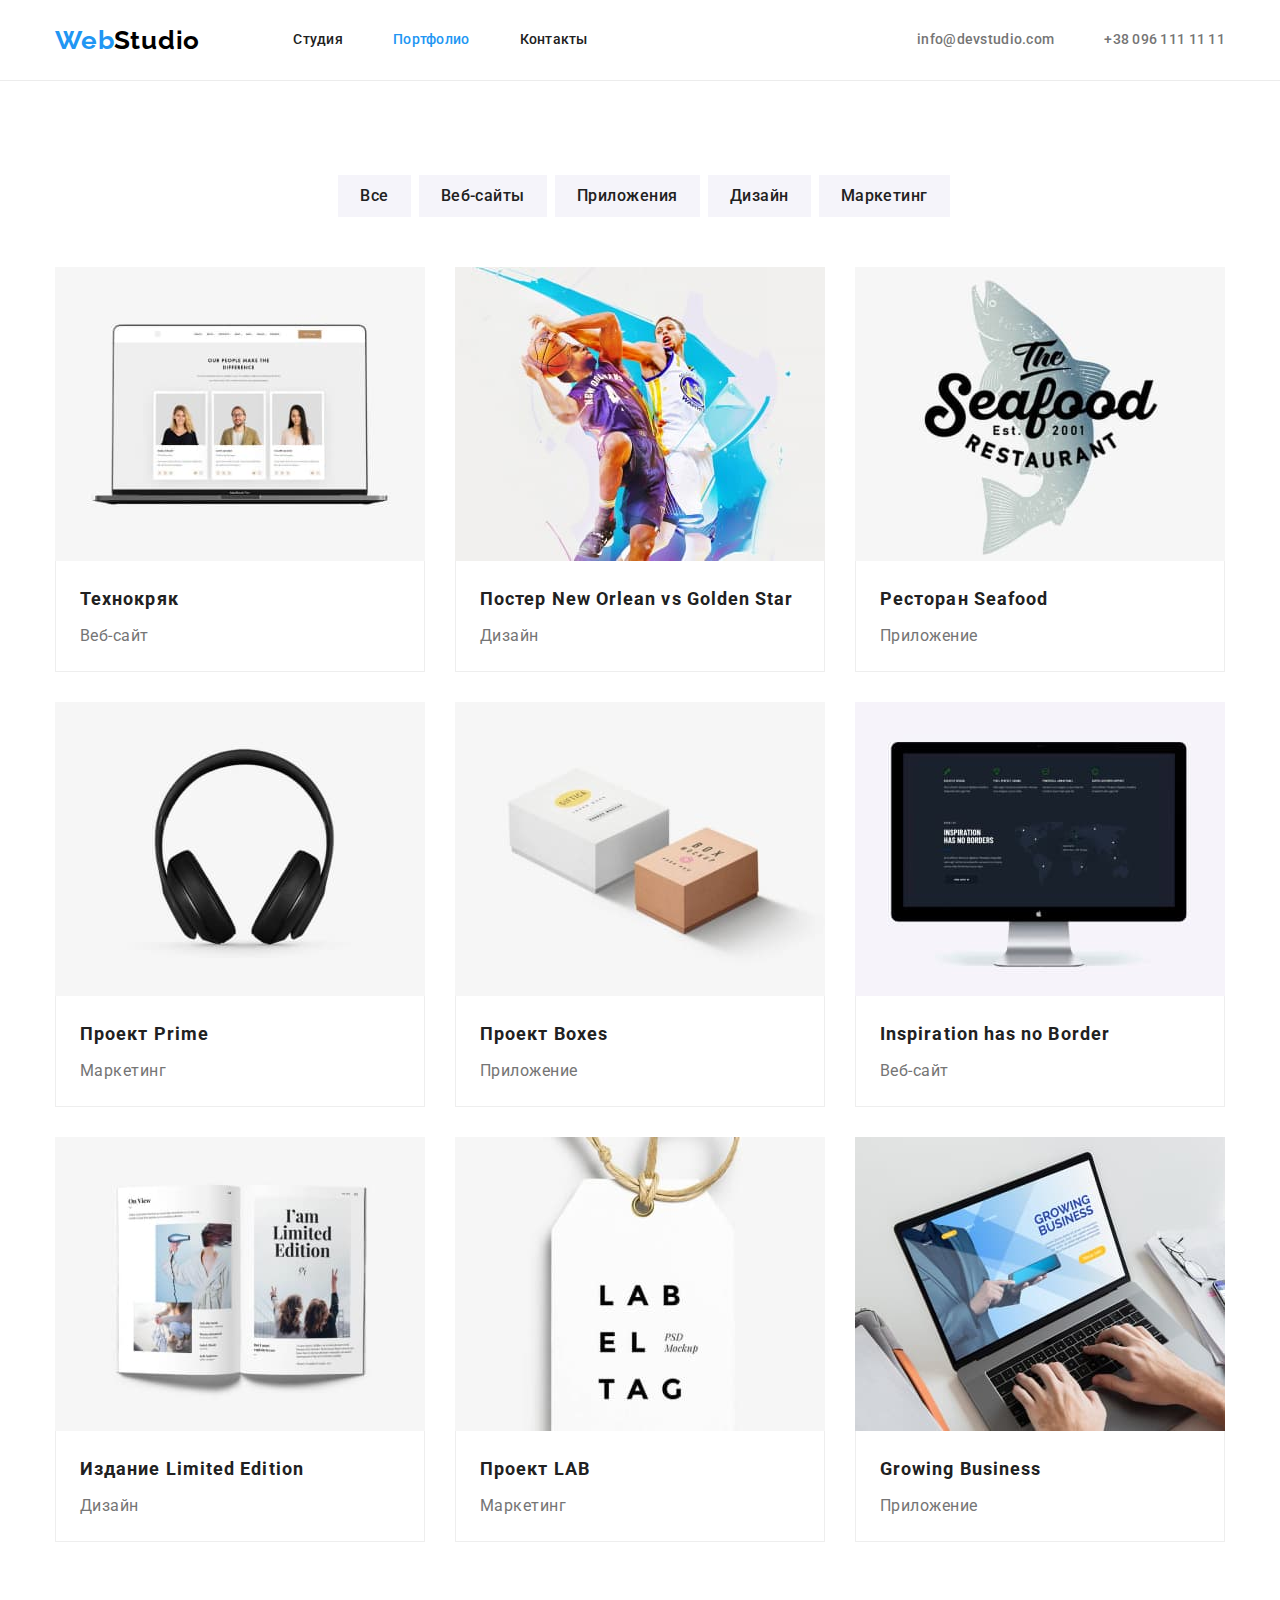
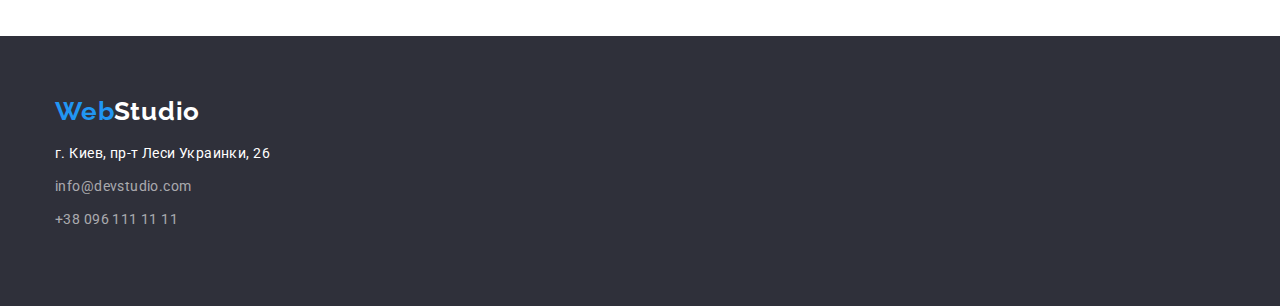
==== portfolio.html @ 813eaaa2 "Initial commit" ====
<!DOCTYPE html>
<html lang="ru">
	<head>
		<meta charset="UTF-8" />
		<meta http-equiv="X-UA-Compatible" content="IE=edge" />
		<meta name="viewport" content="width=device-width, initial-scale=1.0" />
		<title>Document</title>
		<link rel="stylesheet" href="https://cdn.jsdelivr.net/npm/modern-normalize@1.1.0/modern-normalize.min.css" />
		<link rel="stylesheet" href="./css/styles.css" />
		<link rel="preconnect" href="https://fonts.googleapis.com" />
		<link rel="preconnect" href="https://fonts.gstatic.com" crossorigin />
		<link
			href="https://fonts.googleapis.com/css2?family=Raleway:wght@700&family=Roboto:wght@400;500;700;900&display=swap"
			rel="stylesheet"
		/>
	</head>
	<body>
		<!--Хедер-->
		<header class="header-bg">
			<div class="container header-nav">
				<a class="logo-header" href="/">
					Web
					<span class="logo-header-part-2">Studio</span>
				</a>
				<nav class="nav">
					<ul class="no-points page-nav">
						<li class="item"><a class="anchor" href="./index.html">Студия</a></li>
						<li class="item"><a class="anchor current" href="./portfolio.html">Портфолио</a></li>
						<li class="item"><a class="anchor" href="">Контакты</a></li>
					</ul>
				</nav>
				<ul class="no-points header-nav-cont">
					<li><a class="contacts item" href="mailto:info@devstudio.com">info@devstudio.com</a></li>
					<li><a class="contacts item-tel" href="tel:+380961111111">+38 096 111 11 11</a></li>
				</ul>
			</div>
		</header>
		<!--Main-->
		<main>
			<section class="portfolio-btn">
				<div class="container">
					<h2 hidden>Фильтр</h2>
					<ul class="no-points port-list">
						<li class="portfolio-item"><button class="button btn-filtr" type="button">Все</button></li>
						<li class="portfolio-item"><button class="button btn-filtr" type="button">Веб-сайты</button></li>
						<li class="portfolio-item"><button class="button btn-filtr" type="button">Приложения</button></li>
						<li class="portfolio-item"><button class="button btn-filtr" type="button">Дизайн</button></li>
						<li class="portfolio-item"><button class="button btn-filtr" type="button">Маркетинг</button></li>
					</ul>

					<h1 hidden>Портфолио</h1>
					<ul class="no-points portfolio card-set">
						<li class="portfolio-bg card-set-item">
							<a href="">
								<img src="./images/portfolio-1.jpg" alt="Технокряк" width="370" height="294" />
							</a>
							<div class="border">
								<h2 class="projects">Технокряк</h2>
								<p class="project-type">Веб-сайт</p>
							</div>
						</li>
						<li class="portfolio-bg card-set-item">
							<a href="">
								<img src="./images/portfolio-2.jpg" alt="Постер New Orlean vs Golden Star" width="370" height="294" />
							</a>
							<div class="border">
								<h2 class="projects">Постер New Orlean vs Golden Star</h2>
								<p class="project-type">Дизайн</p>
							</div>
						</li>
						<li class="portfolio-bg card-set-item">
							<a href="">
								<img src="./images/portfolio-3.jpg" alt="Ресторан Seafood" width="370" height="294" />
							</a>
							<div class="border">
								<h2 class="projects">Ресторан Seafood</h2>
								<p class="project-type">Приложение</p>
							</div>
						</li>
						<li class="portfolio-bg card-set-item">
							<a href="">
								<img src="./images/portfolio-4.jpg" alt="Проект Prime" width="370" height="294" />
							</a>
							<div class="border">
								<h2 class="projects">Проект Prime</h2>
								<p class="project-type">Маркетинг</p>
							</div>
						</li>
						<li class="portfolio-bg card-set-item">
							<a href="">
								<img src="./images/portfolio-5.jpg" alt="Проект Boxes" width="370" height="294" />
							</a>
							<div class="border">
								<h2 class="projects">Проект Boxes</h2>
								<p class="project-type">Приложение</p>
							</div>
						</li>
						<li class="portfolio-bg card-set-item">
							<a href="">
								<img src="./images/portfolio-6.jpg" alt="Inspiration has no Borders" width="370" height="294" />
							</a>
							<div class="border">
								<h2 class="projects">Inspiration has no Border</h2>
								<p class="project-type">Веб-сайт</p>
							</div>
						</li>
						<li class="portfolio-bg card-set-item">
							<a href="">
								<img src="./images/portfolio-7.jpg" alt="Издание Limited Edition" width="370" height="294" />
							</a>
							<div class="border">
								<h2 class="projects">Издание Limited Edition</h2>
								<p class="project-type">Дизайн</p>
							</div>
						</li>
						<li class="portfolio-bg card-set-item">
							<a href="">
								<img src="./images/portfolio-8.jpg" alt="Проект LAB" width="370" height="294" />
							</a>
							<div class="border">
								<h2 class="projects">Проект LAB</h2>
								<p class="project-type">Маркетинг</p>
							</div>
						</li>
						<li class="portfolio-bg card-set-item">
							<a href="">
								<img src="./images/portfolio-9.jpg" alt="Growing Business" width="370" height="294" />
							</a>
							<div class="border">
								<h2 class="projects">Growing Business</h2>
								<p class="project-type">Приложение</p>
							</div>
						</li>
					</ul>
				</div>
			</section>
		</main>
		<!--Футер-->
		<footer class="footer-bg">
			<div class="container">
			<a class="logo-footer" href="/">
				Web
				<span class="logo-footer-part-2">Studio</span>
			</a>
			<address>
				<ul class="no-points points">
					<li class="footer-item">
						<a class="address-style" href="">г. Киев, пр-т Леси Украинки, 26</a>
					</li>
					<li class="footer-item">
						<a class="contacts footer-contacts-mail" href="mailto:info@devstudio.com">info@devstudio.com</a>
					</li class="footer-item">
					<li>
						<a class="contacts footer-contacts-tel" href="tel:+380961111111">+38 096 111 11 11</a>
					</li>
				</ul>
			</address>
			</div>
		</footer>
	</body>
</html>
---- css/styles.css ----
:root
{
    --white-txt-color: #ffffff;
    --black-txt-color: #000000;
    --dark-txt-color: #212121;
    --blue-txt-color: #2196f3;
    --gray-txt-color: #757575;
    --whitness-txt-color: rgba(255, 255, 255, 0.6);

    --whitness-bg-color: #F5F4FA;
    --blue-bg-color: #2196f3;
    --darkness-bg-color: #2F303A;
    --white-bg-color: #ffffff;

    --items: 3;
    --margins:30px;
     
}


body
{
font-family: "roboto", Arial, Helvetica, sans-serif;
font-weight: 700;
font-size: 14px;
line-height: 1.71;
color: var(--dark-txt-color);
}




.container {
    width: 1200px;
    padding-left: 15px;
    padding-right: 15px;
    margin-left: auto;
    margin-right: auto;
   
}

h1,
h2,
h3,
h4,
p {
    margin: 0;
    padding: 0;
 }


img {
    display: block;
    max-width: 100%;
    height: auto;
}

/*сітка на флексах старт*/
.card-set {
    display: flex;
    flex-wrap: wrap;
    margin: calc(-1 * var(--margins) / 2);
    padding-left: 0;
    
}

.card-set-item {
    flex-basis: calc((100% - var(--margins) * var(--items)) / var(--items));
    margin: calc(var(--margins) / 2);
    
}

/*сітка на флексах фініш*/


.header-nav {
    display: flex;
    align-items: center;
    margin-left: auto;
   
  
   
}

.header-nav-cont
{
    align-items: center;
    margin-left: auto;
    padding-left: 0;
}
.header-bg
{
    background-color: var(--white-bg-color);
    border-bottom: 1px solid #ECECEC;
   
}
.logo-header
{
    
    font-family: 'Raleway';
    color: var(--blue-txt-color);
    font-weight: 700;
    font-size: 26px;
    line-height: 1.19;
    letter-spacing: 0.03em;
    text-decoration: none;
    word-spacing: -0.29em;
    margin-right: 93px;
    
   
    
   
}

.logo-header-part-2
{
    color: var(--black-txt-color); 
   
}

.nav {
    display: flex;
   margin-left: 0;
   }

.page-nav {
    padding-left: 0;
    margin-bottom: 0;
    margin-top: 0;
    
  }

 .item {
    margin-right: 50px;
     
 }


/*очищення правого відступу*/
.page-nav .item:last-child {
    margin-right: 0;
}

/*очищення правого відступу*/
.header-nav .item-tel:last-child {
    margin-right: 0;
}


.button {
    font-weight: 500;
    font-family: inherit;
    font-size: 16px;
    line-height: 1.62;
    letter-spacing: 0.03em;
    background-color: var(--whitness-bg-color);
    cursor: pointer;
}

.button:hover,
.button:focus
{
background-color: var(--blue-bg-color);
color: var(--white-txt-color);
}

.btn-filtr {
    display: block;
    padding: 8px 22px;
    font-size: 16px;
        line-height: 1.62;
    border: none;
        text-align: center;
        letter-spacing: 0.03em;
    
        color: var(--dark-txt-color)
    
}



.btn-order
{
    /*display: block;
    position: centr;*/
    margin: 0 auto;
    padding: 10px 32px;

    background-color: var(--blue-bg-color);
    box-shadow: 0px 4px 4px rgba(0, 0, 0, 0.15);
    border-radius: 4px;
    
    font-weight: 700;
    line-height: 1.88;
    display: flex;
    align-items: center;
    text-align: center;
    letter-spacing: 0.06em;
    color: var(--white-txt-color);
}

.anchor {
    display: block;
    color: var(--dark-txt-color);
    font-weight: 500;
    line-height: 1.14;
    letter-spacing: 0.02em;
    text-decoration: none;
    padding-top: 32px;
    padding-bottom: 32px;
   
    
}


.anchor:hover,
.anchor:focus
{
    color: var(--blue-txt-color);
}


.contacts {
    color: var(--gray-txt-color);
    font-weight: 500;
    letter-spacing: 0.02em;
    line-height: 1.14;
    text-decoration: none;

}


.contacts:hover,
.contacts:focus 
{
    color: var(--blue-txt-color);
}


.no-points {
    list-style: none;
    display: flex;
  
    
}


.current {
    font-size: 14px;
    line-height: 1.14;
    letter-spacing: 0.02em;
    color: var(--blue-txt-color);
}

.address-style
{
    font-weight: 400;
    font-style: normal;
    line-height: 1.71;
    letter-spacing: 0.03em;
    color: var(--white-txt-color);
    text-decoration: none;
    margin-left: 0;;
    list-style: none;
    
   
}

.address-style:hover,
.address-style:focus
{
    color: var(--blue-txt-color);
}


.points  {

    display: block;
        flex-direction: column;
        padding-left: 0;
        
}

.footer-bg
{
padding-bottom: 60px;
 padding-top: 60px;
 background-color:var(--darkness-bg-color)
 
}

.footer-item {
    margin-bottom: 9px;
}

.footer-contacts-mail, .footer-contacts-tel

{
    
    font-weight: 400;
    line-height: 1.71;
    letter-spacing: 0.03em;
    color: var(--whitness-txt-color);
    font-style: normal;
    list-style: none;
    }

.logo-footer
{
font-family: 'Raleway';
color: var(--blue-txt-color);
font-size: 26px;
line-height: 1.19;
letter-spacing: 0.03em;
text-decoration: none;
word-spacing: -0.29em;
margin-bottom: 20px;

}

.logo-footer-part-2 
{
       color: var(--white-txt-color);
       
}



.section {
    
    padding-bottom: 94px;
    padding-top: 94px;
  
}

.sec-hero {
background-color: var(--darkness-bg-color);
padding-top: 200px;
padding-bottom: 200px;

}

.hero

{
    display: flex;
    flex-wrap: wrap;
    margin-bottom: 30px;
    align-items: center;
    max-width: 696px;
    color: var(--white-txt-color);
    font-weight: 900;
    font-size: 44px;
    line-height: 1.36;
    text-align: center;
    letter-spacing: 0.06em;
    text-transform: uppercase;
    margin-left: auto;
    margin-right: auto;
    
    
    
}


.our-benefits
{
    padding-left: 0;
    margin-bottom: 0;
    margin-top: 0;
     
}



.benefits
{
    font-size: 14px;
    line-height: 1.14;
    letter-spacing: 0.03em;
    text-transform: uppercase;
    display: flex;
    flex-wrap: wrap;
   
    margin-bottom: 10px;
    
    
      
}



.description
{
    font-weight: 400;
    line-height: 1.71;
    letter-spacing: 0.03em;
    text-transform: none;
    color: var(--gray-txt-color);
    margin-right: 30px;
   
}

.description-last {
    margin-right: 0;
}

.section-about {
    padding-bottom: 94px;
}

.our-team
{
    font-size: 36px;
    line-height: 1.17;
    text-align: center;
    letter-spacing: 0.03em;
    margin-bottom: 50px;
    
}

.about {
    font-size: 36px;
    line-height: 1.17;
    text-align: center;
    letter-spacing: 0.03em;
    background-color: var(--white-bg-color);
    margin-bottom: 50px;
}

.subscribe {
padding-top: 30px;
padding-bottom: 30px;
}


.team
{
font-weight: 500;
font-size: 16px;
line-height: 1.19;
letter-spacing: 0.03em;
width: 270px;
text-align: center;
margin-bottom: 10px;
}

.prof
{
    font-weight: 400;
    font-size: 16px;
    line-height: 1.19;
    letter-spacing: 0.03em;
    color: var(--gray-txt-color);
    width: 270px;
    text-align: center;
    
}

.bg-team
{
    background-color: var(--white-bg-color);
    --items: 4;


}

.portfolio-btn
{
    background-color: var(--white-bg-color);
    padding-top: 94px;
    padding-bottom: 94px;
}

.secbg
{
    background-color: var(--whitness-bg-color);
   padding-top: 94px;
   padding-bottom: 94px;
     
        
}
.portfolio-bg
{  
   
    background-color: var(--white-bg-color);
    
}

.border 
{
border-left: 1px solid #EEEEEE;
border-right: 1px solid #EEEEEE;
border-bottom: 1px solid #EEEEEE;
padding: 20px 24px;

}

.port-list
{
   
    justify-content: center;
    min-width: 611px;
    padding-left: 0;
    padding-right: 0;
    margin-bottom: 50px;
    margin-top: 0;
  
}

.portfolio-item {
    
  display: flex;
  flex-wrap: wrap;
  justify-content: flex-end;
  --items: 9;
margin-left: 8px;

}


.projects
{
    font-size: 18px;
    line-height: 2.00;
    letter-spacing: 0.06em;
    margin-bottom: 4px;
}

.project-type
{
    font-weight: 400;
    font-size: 16px;
    line-height: 1.88;
    letter-spacing: 0.03em;
    color: var(--gray-txt-color);
   
}
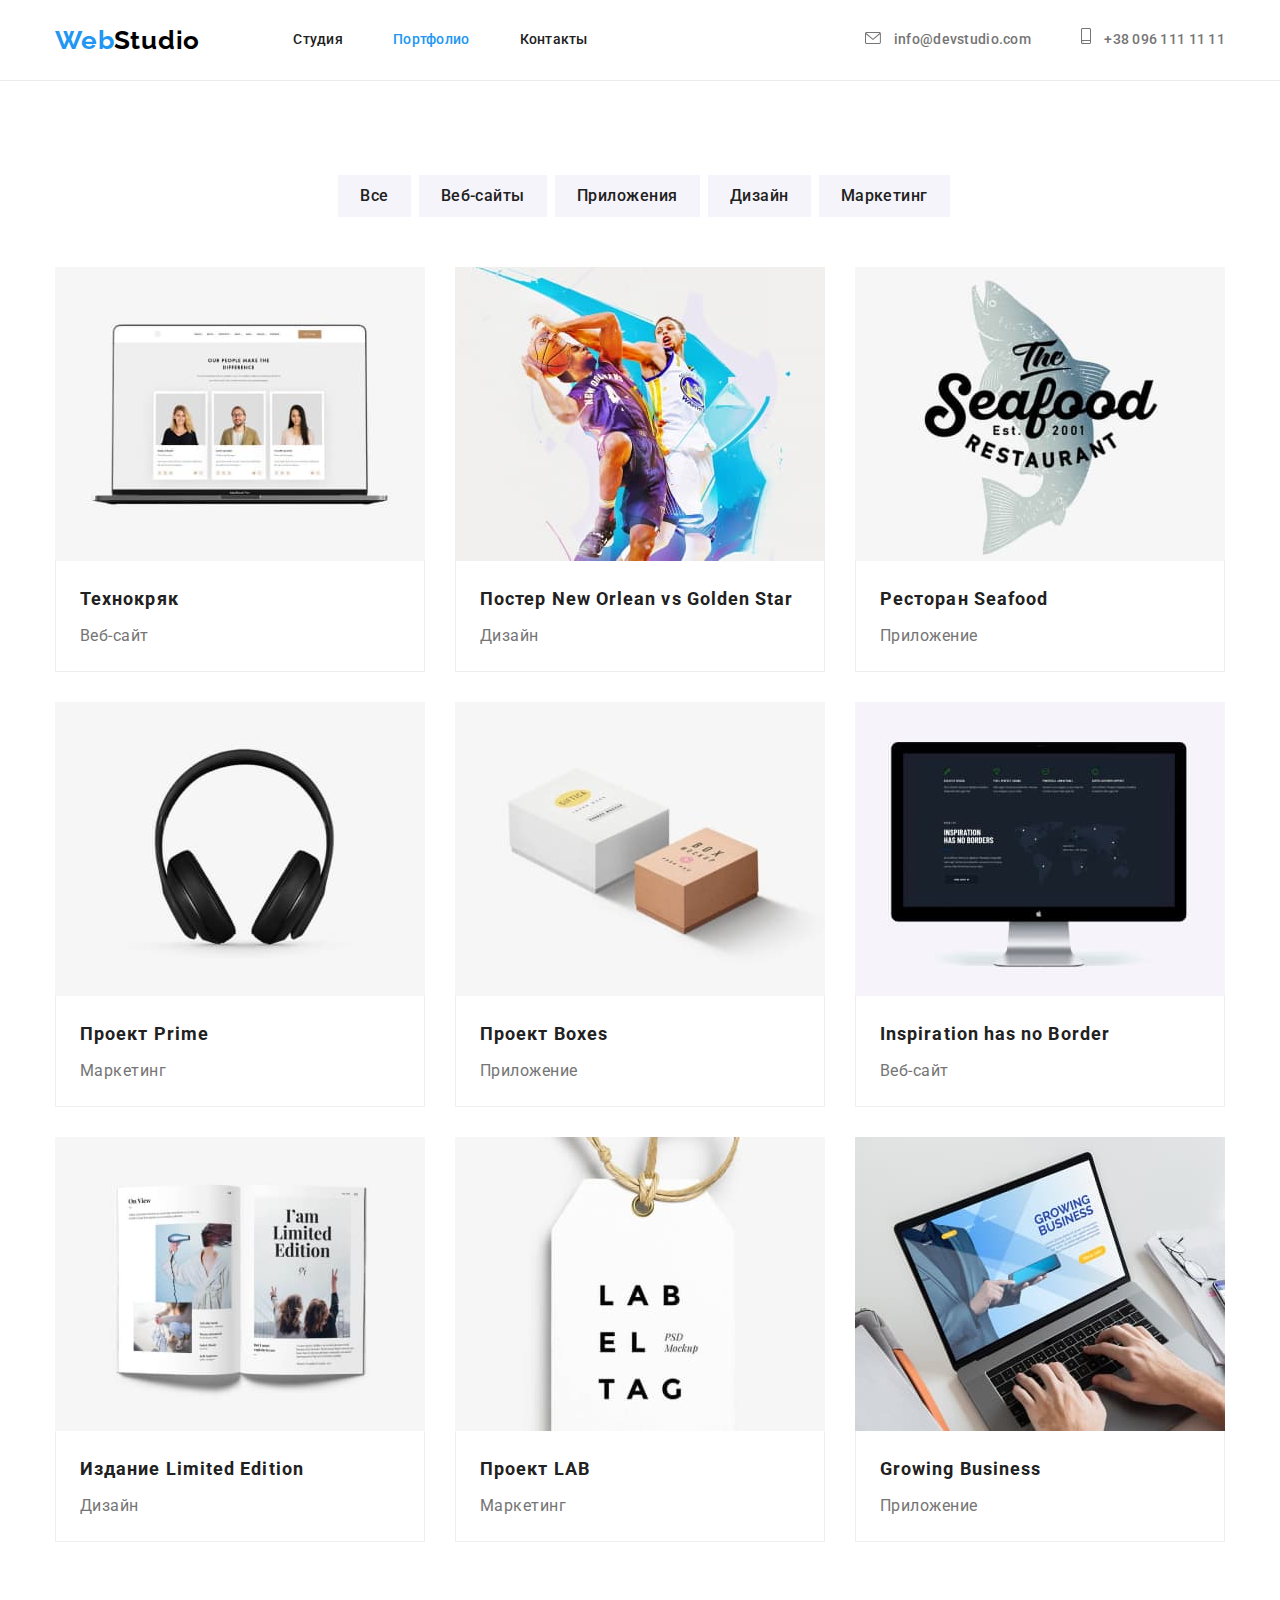
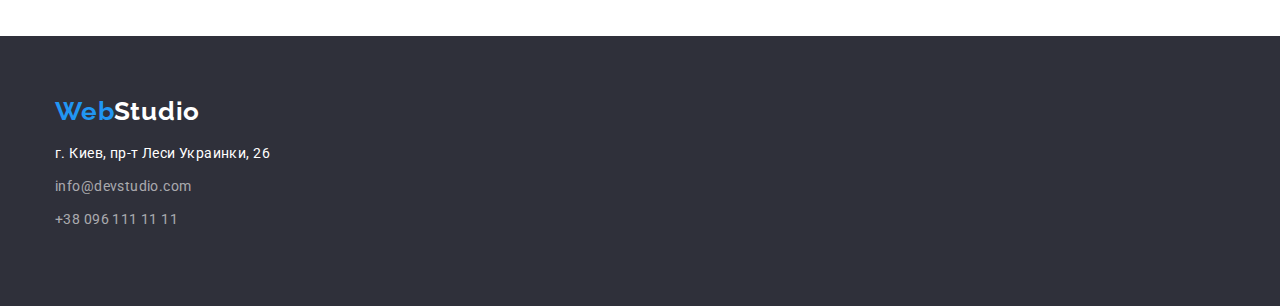
==== commit 252d277d: "benefits" ====
--- a/portfolio.html
+++ b/portfolio.html
@@ -30,8 +30,22 @@
 					</ul>
 				</nav>
 				<ul class="no-points header-nav-cont">
-					<li><a class="contacts item" href="mailto:info@devstudio.com">info@devstudio.com</a></li>
-					<li><a class="contacts item-tel" href="tel:+380961111111">+38 096 111 11 11</a></li>
+					<li>
+						<a class="contacts item" href="mailto:info@devstudio.com">
+							<svg class="mail" width="16" height="12">
+								<use href="./images/icons.svg#icon-e-mail"></use>
+							</svg>
+							info@devstudio.com
+						</a>
+					</li>
+					<li>
+						<a class="contacts item-tel" href="tel:+380961111111">
+							<svg class="tel" width="10" height="16">
+								<use href="./images/icons.svg#icon-smartphone"></use>
+							</svg>
+							+38 096 111 11 11
+						</a>
+					</li>
 				</ul>
 			</div>
 		</header>
--- a/css/styles.css
+++ b/css/styles.css
@@ -11,6 +11,12 @@
     --blue-bg-color: #2196f3;
     --darkness-bg-color: #2F303A;
     --white-bg-color: #ffffff;
+
+
+    --gray-fill-color:#AFB1B8;
+    --blue-fill-color: #2196f3;
+    --white-fill-color:#ffffff;
+    --grayeness-fill-color: #757575;
 
     --items: 3;
     --margins:30px;
@@ -231,10 +237,25 @@
 
 
 .contacts:hover,
-.contacts:focus 
+.contacts:focus
 {
     color: var(--blue-txt-color);
-}
+    
+}
+
+
+.contacts:hover .mail,
+.contacts:focus .mail {
+    color: var(--blue-txt-color);
+    fill: var(--blue-fill-color);
+}
+
+.contacts:hover .tel,
+.contacts:focus .tel {
+    color: var(--blue-txt-color);
+    fill: var(--blue-fill-color);
+}
+
 
 
 .no-points {
@@ -266,10 +287,20 @@
    
 }
 
+.mail {
+    fill:var(--grayeness-fill-color);
+    margin-right: 10px;
+}
+
+.tel {
+fill: var(--grayeness-fill-color);
+    margin-right: 10px;
+}
+
 .address-style:hover,
-.address-style:focus
-{
+.address-style:focus {
     color: var(--blue-txt-color);
+  
 }
 
 
@@ -371,7 +402,15 @@
      
 }
 
-
+.pictogramms {
+    display: flex;
+    align-items: center;
+    justify-content: center;
+    width: 270px;
+    height: 120px;
+    background-color: var(--whitness-bg-color);
+    margin-bottom: 30px;
+}
 
 .benefits
 {
@@ -454,6 +493,7 @@
     color: var(--gray-txt-color);
     width: 270px;
     text-align: center;
+    margin-bottom: 16px;
     
 }
 
@@ -462,8 +502,117 @@
     background-color: var(--white-bg-color);
     --items: 4;
 
-
-}
+}
+
+.list {
+   list-style: none;
+        margin: 0;
+        padding: 0;
+}
+
+.social-media {
+   display: flex;
+   justify-content: center;
+   
+}
+
+.social-media-link {
+       display: flex;
+       align-items: center;
+       justify-content: center;
+       color: var(--gray-fill-color);
+        width: 44px;
+        height: 44px;
+        border-radius: 50%;
+                
+    
+  
+}
+
+
+.social-media-item:not(:last-child) {
+    margin-right: 10px;
+}
+
+
+.social-media-link:hover,
+.social-media-link:focus {
+color: var(--white-fill-color);
+background-color: var(--blue-fill-color);
+}
+
+.social-media-icon {
+  fill: currentColor;
+}
+
+
+.social-media-item {
+ 
+   
+}
+
+
+
+.clients {
+    padding-top: 94px;
+    padding-bottom: 94px;
+}
+
+.clients-title {
+    font-weight: 700;
+    font-size: 36px;
+    line-height: 1.17;
+    text-align: center;
+    letter-spacing: 0.03em;
+    margin-bottom: 50px;
+    
+}
+
+.clients-list {
+    display: flex;
+        
+}
+
+.clients-icon {
+display: flex;
+width: 170px;
+height: 92px;
+border: 1px solid #AFB1B8;
+border-radius: 4px;
+text-align: center;
+justify-content: center;
+padding: 16px 32px;
+
+
+}
+
+.clients-svg {
+    fill: var(--gray-fill-color) ;
+    width: 106px;
+    height: 60px;
+}
+
+.clients-icon:hover, 
+.clients-icon:focus  {
+border-color: var(--blue-bg-color);
+   
+}
+
+.clients-icon:hover .clients-svg,
+.clients-icon:focus .clients-svg {
+fill: var(--blue-fill-color);
+}
+
+.clients-icon {
+width: 170px;
+height: 92px;}
+
+
+.clients-icon:not(:last-child) {
+margin-right: 30px;
+
+}
+
 
 .portfolio-btn
 {
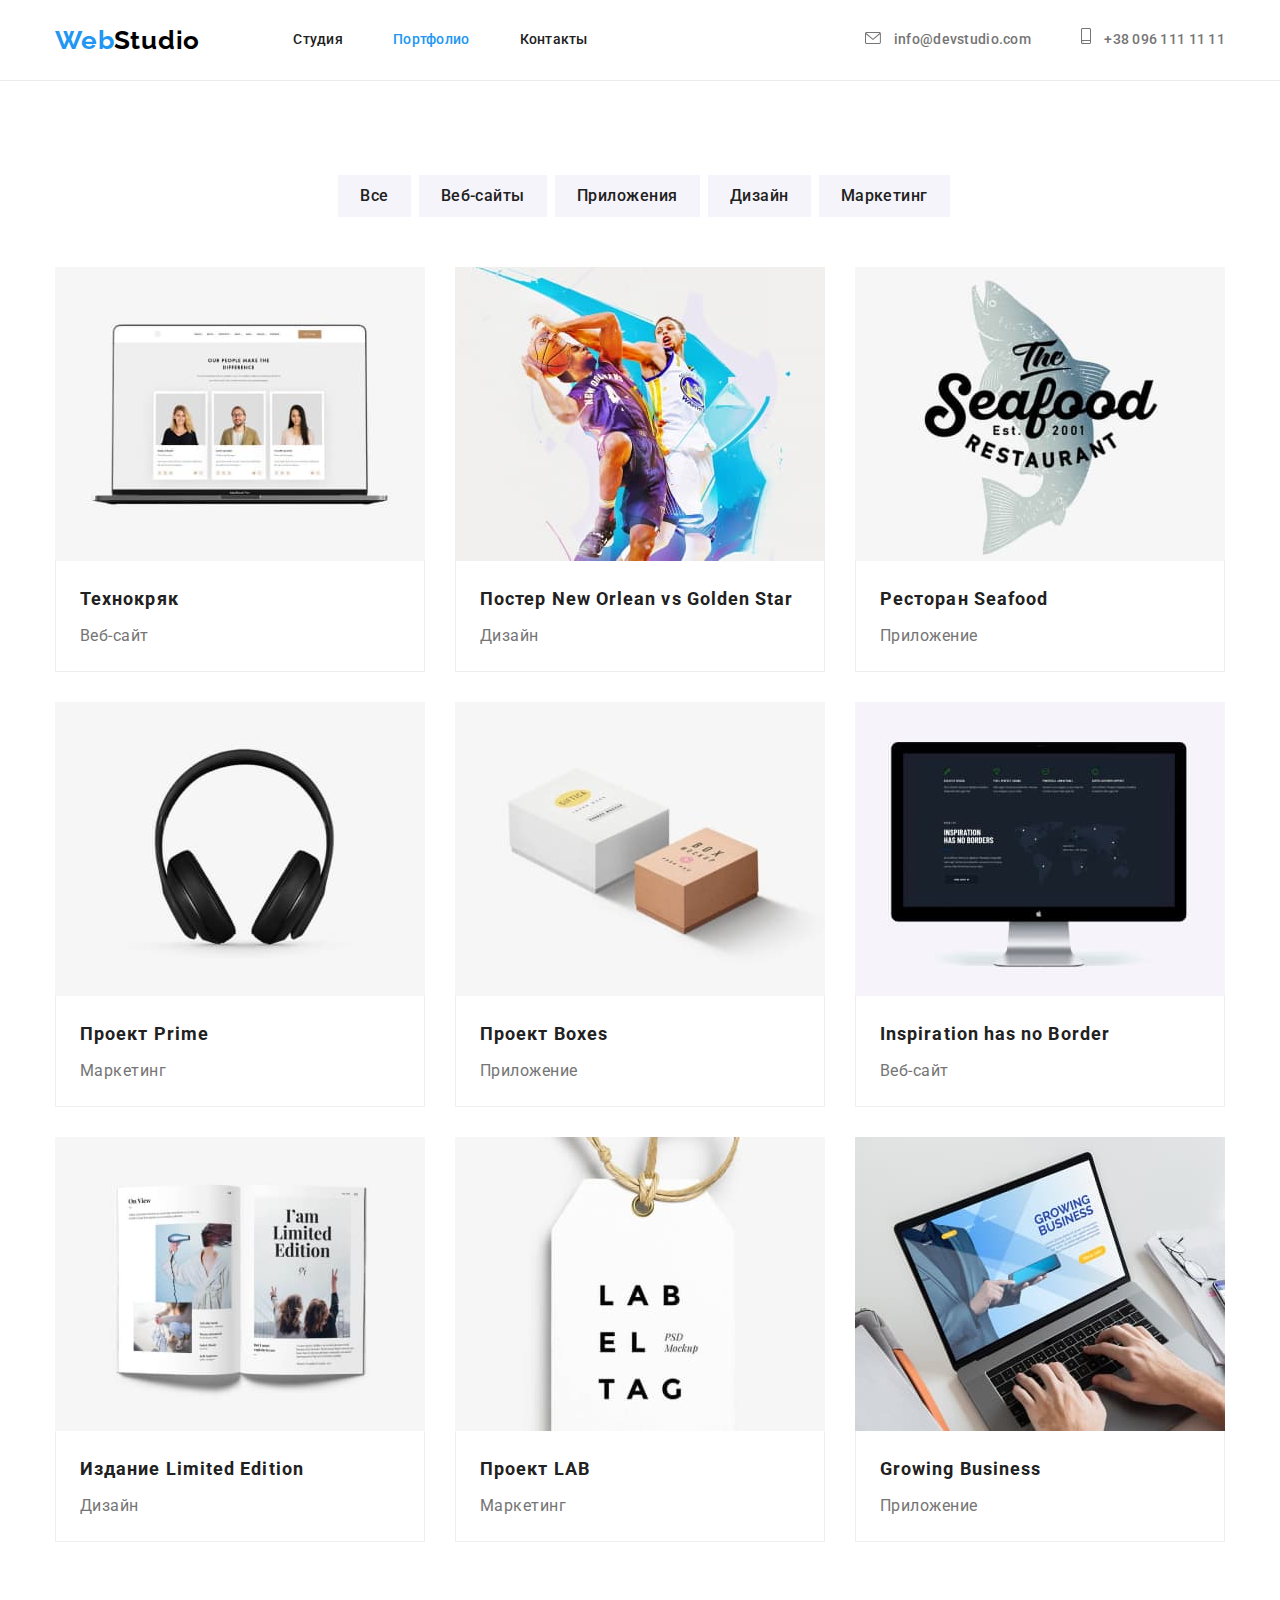
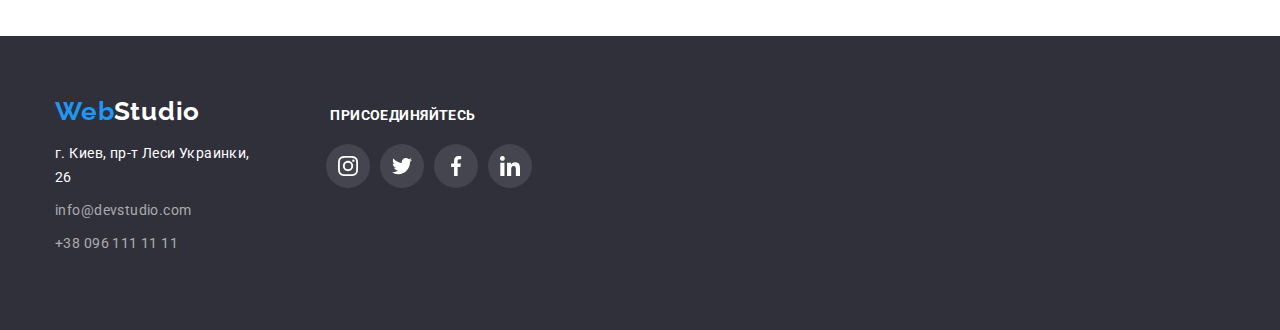
==== commit ae5016be: "footer-2" ====
--- a/portfolio.html
+++ b/portfolio.html
@@ -151,24 +151,60 @@
 		</main>
 		<!--Футер-->
 		<footer class="footer-bg">
-			<div class="container">
-			<a class="logo-footer" href="/">
-				Web
-				<span class="logo-footer-part-2">Studio</span>
-			</a>
-			<address>
-				<ul class="no-points points">
-					<li class="footer-item">
-						<a class="address-style" href="">г. Киев, пр-т Леси Украинки, 26</a>
-					</li>
-					<li class="footer-item">
-						<a class="contacts footer-contacts-mail" href="mailto:info@devstudio.com">info@devstudio.com</a>
-					</li class="footer-item">
-					<li>
-						<a class="contacts footer-contacts-tel" href="tel:+380961111111">+38 096 111 11 11</a>
-					</li>
-				</ul>
-			</address>
+			<div class="container footer-union">
+				<div>
+					<a class="logo-footer" href="/">
+						Web
+						<span class="logo-footer-part-2">Studio</span>
+					</a>
+					<address>
+						<ul class="no-points points">
+							<li class="footer-item">
+								<a class="address-style" href="">г. Киев, пр-т Леси Украинки, 26</a>
+							</li>
+							<li class="footer-item">
+								<a class="contacts footer-contacts-mail" href="mailto:info@devstudio.com">info@devstudio.com</a>
+							</li>
+							<li class="footer-item">
+								<a class="contacts footer-contacts-tel" href="tel:+380961111111">+38 096 111 11 11</a>
+							</li>
+						</ul>
+					</address>
+				</div>
+
+				<div class="welcome">
+					<h2 class="welcome-title">присоединяйтесь</h2>
+					<ul class="no-points welcome-list">
+						<li class="social-media-item">
+							<a class="social-media-bg" href="" target="_blank" rel="noopener noreferrer" aria-label="instagram">
+								<svg class="social-media-icon" width="20" height="20">
+									<use href="./images/icons.svg#icon-instagram"></use>
+								</svg>
+							</a>
+						</li>
+						<li class="social-media-item">
+							<a class="social-media-bg" href="" target="_blank" rel="noopener noreferrer" aria-label="twitter">
+								<svg class="social-media-icon smi-footer" width="20" height="20">
+									<use href="./images/icons.svg#icon-twitter"></use>
+								</svg>
+							</a>
+						</li>
+						<li class="social-media-item">
+							<a class="social-media-bg" href="" target="_blank" rel="noopener noreferrer" aria-label="facebook">
+								<svg class="social-media-icon" width="20" height="20">
+									<use href="./images/icons.svg#icon-facebook"></use>
+								</svg>
+							</a>
+						</li>
+						<li class="social-media-item">
+							<a class="social-media-bg" href="" target="_blank" rel="noopener noreferrer" aria-label="linkedin">
+								<svg class="social-media-icon" width="20" height="20">
+									<use href="./images/icons.svg#icon-linkedin"></use>
+								</svg>
+							</a>
+						</li>
+					</ul>
+				</div>
 			</div>
 		</footer>
 	</body>
--- a/css/styles.css
+++ b/css/styles.css
@@ -283,6 +283,7 @@
     text-decoration: none;
     margin-left: 0;;
     list-style: none;
+    margin-right: 72px;
     
    
 }
@@ -309,14 +310,24 @@
     display: block;
         flex-direction: column;
         padding-left: 0;
+        max-width: 231px;
+       
         
 }
 
+.footer-union {
+    display: flex;
+    
+}
+
+
 .footer-bg
 {
+    
 padding-bottom: 60px;
  padding-top: 60px;
  background-color:var(--darkness-bg-color)
+ 
  
 }
 
@@ -347,6 +358,7 @@
 word-spacing: -0.29em;
 margin-bottom: 20px;
 
+
 }
 
 .logo-footer-part-2 
@@ -356,6 +368,40 @@
 }
 
 
+
+
+.smi-footer {
+fill: #ffffff;
+}
+
+.welcome {
+min-width: 206px;
+padding-top: 12px;
+color: var(--white-fill-color);
+}
+
+.welcome-title {
+
+    display: flex;
+    justify-content: center;
+    align-items: center;
+    color: var(--white-txt-color);
+    text-transform: uppercase;
+    font-weight: 700;
+    font-size: 14px;
+    line-height: 1.14;
+    letter-spacing: 0.03em;
+    margin-bottom: 20px;
+    margin-left: -12px;
+    
+}
+
+.welcome-list {
+    display: flex;
+        justify-content: center;
+        align-items: center;
+        margin: 0;
+}
 
 .section {
     
@@ -470,6 +516,8 @@
 .subscribe {
 padding-top: 30px;
 padding-bottom: 30px;
+box-shadow: 0px 1px 3px rgba(0, 0, 0, 0.12), 0px 1px 1px rgba(0, 0, 0, 0.14), 0px 2px 1px rgba(0, 0, 0, 0.2);
+    border-radius: 0px 0px 4px 4px;
 }
 
 
@@ -515,6 +563,22 @@
    justify-content: center;
    
 }
+
+.social-media-bg {
+    background-color: rgba(255, 255, 255, 0.1);
+    color: currentColor;
+    display: flex;
+    align-items: center;
+    justify-content: center;
+    width: 44px;
+    height: 44px;
+    border-radius: 50%;
+}
+
+.social-media-bg:hover,
+.social-media-bg:focus {
+    color: var(--white-fill-color);
+    background-color: var(--blue-fill-color);}
 
 .social-media-link {
        display: flex;
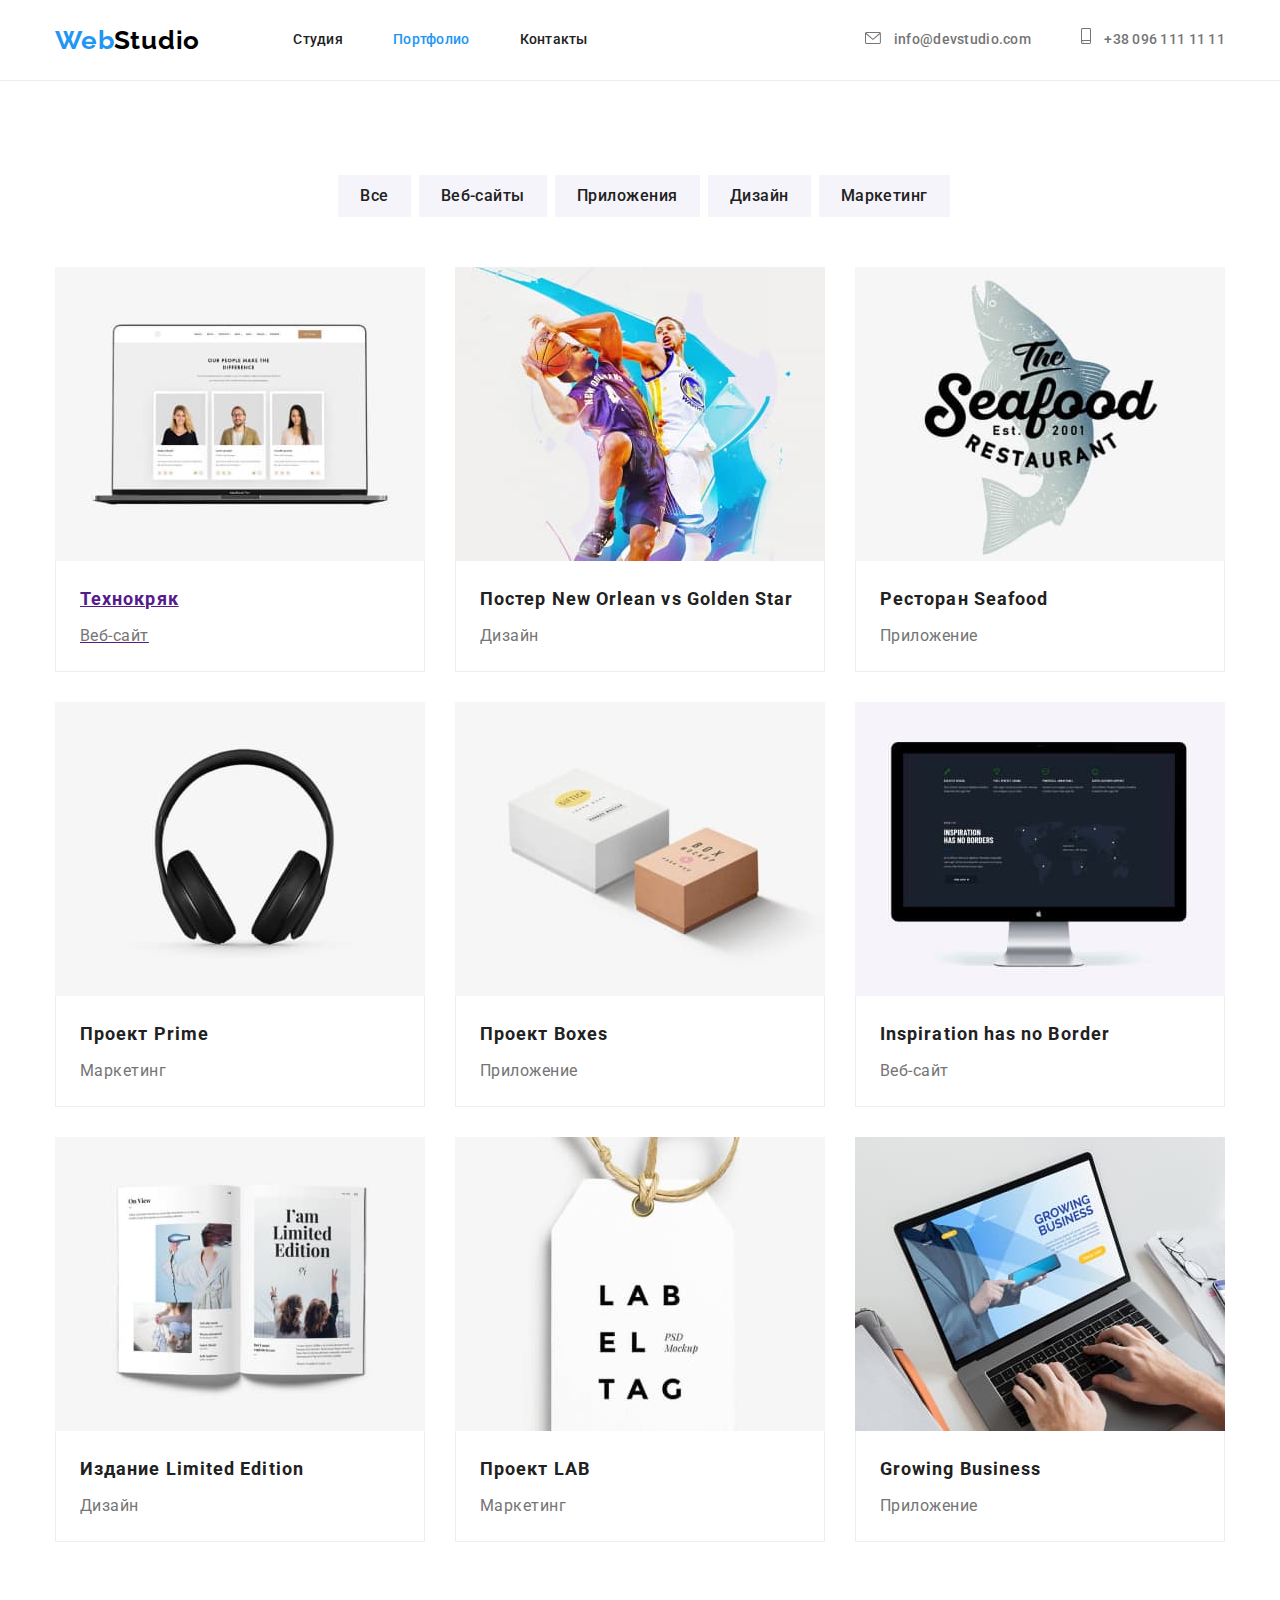
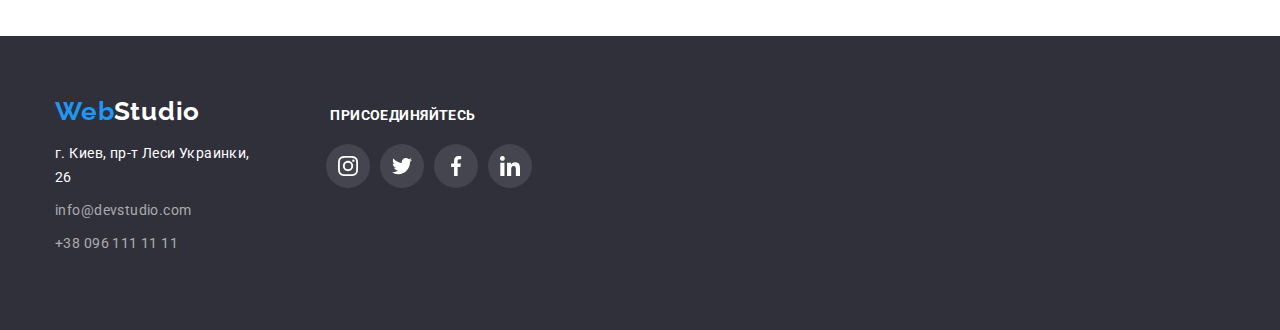
==== commit 5597d012: "2ct" ====
--- a/portfolio.html
+++ b/portfolio.html
@@ -65,16 +65,17 @@
 					<h1 hidden>Портфолио</h1>
 					<ul class="no-points portfolio card-set">
 						<li class="portfolio-bg card-set-item">
-							<a href="">
+							<a class="portfolio-link" href="">
 								<img src="./images/portfolio-1.jpg" alt="Технокряк" width="370" height="294" />
-							</a>
-							<div class="border">
-								<h2 class="projects">Технокряк</h2>
-								<p class="project-type">Веб-сайт</p>
-							</div>
-						</li>
-						<li class="portfolio-bg card-set-item">
-							<a href="">
+
+								<div class="border">
+									<h2 class="projects">Технокряк</h2>
+									<p class="project-type">Веб-сайт</p>
+								</div>
+							</a>
+						</li>
+						<li class="portfolio-bg card-set-item">
+							<a class="portfolio-link" href="">
 								<img src="./images/portfolio-2.jpg" alt="Постер New Orlean vs Golden Star" width="370" height="294" />
 							</a>
 							<div class="border">
@@ -83,7 +84,7 @@
 							</div>
 						</li>
 						<li class="portfolio-bg card-set-item">
-							<a href="">
+							<a class="portfolio-link" href="">
 								<img src="./images/portfolio-3.jpg" alt="Ресторан Seafood" width="370" height="294" />
 							</a>
 							<div class="border">
@@ -92,7 +93,7 @@
 							</div>
 						</li>
 						<li class="portfolio-bg card-set-item">
-							<a href="">
+							<a class="portfolio-link" href="">
 								<img src="./images/portfolio-4.jpg" alt="Проект Prime" width="370" height="294" />
 							</a>
 							<div class="border">
@@ -101,7 +102,7 @@
 							</div>
 						</li>
 						<li class="portfolio-bg card-set-item">
-							<a href="">
+							<a class="portfolio-link" href="">
 								<img src="./images/portfolio-5.jpg" alt="Проект Boxes" width="370" height="294" />
 							</a>
 							<div class="border">
@@ -110,7 +111,7 @@
 							</div>
 						</li>
 						<li class="portfolio-bg card-set-item">
-							<a href="">
+							<a class="portfolio-link" href="">
 								<img src="./images/portfolio-6.jpg" alt="Inspiration has no Borders" width="370" height="294" />
 							</a>
 							<div class="border">
@@ -119,7 +120,7 @@
 							</div>
 						</li>
 						<li class="portfolio-bg card-set-item">
-							<a href="">
+							<a class="portfolio-link" href="">
 								<img src="./images/portfolio-7.jpg" alt="Издание Limited Edition" width="370" height="294" />
 							</a>
 							<div class="border">
@@ -128,7 +129,7 @@
 							</div>
 						</li>
 						<li class="portfolio-bg card-set-item">
-							<a href="">
+							<a class="portfolio-link" href="">
 								<img src="./images/portfolio-8.jpg" alt="Проект LAB" width="370" height="294" />
 							</a>
 							<div class="border">
@@ -137,7 +138,7 @@
 							</div>
 						</li>
 						<li class="portfolio-bg card-set-item">
-							<a href="">
+							<a class="portfolio-link" href="">
 								<img src="./images/portfolio-9.jpg" alt="Growing Business" width="370" height="294" />
 							</a>
 							<div class="border">
--- a/css/styles.css
+++ b/css/styles.css
@@ -168,6 +168,8 @@
 {
 background-color: var(--blue-bg-color);
 color: var(--white-txt-color);
+box-shadow: 0px 3px 1px rgba(0, 0, 0, 0.1), 0px 1px 2px rgba(0, 0, 0, 0.08), 0px 2px 2px rgba(0, 0, 0, 0.12);
+    border-radius: 4px;
 }
 
 .btn-filtr {
@@ -183,7 +185,11 @@
     
 }
 
-
+.portfolio-link:hover,
+.portfolio-link: :focus {
+    box-shadow: 0px 3px 1px rgba(0, 0, 0, 0.1), 0px 1px 2px rgba(0, 0, 0, 0.08), 0px 2px 2px rgba(0, 0, 0, 0.12);
+        border-radius: 4px;
+}
 
 .btn-order
 {
@@ -414,6 +420,11 @@
 background-color: var(--darkness-bg-color);
 padding-top: 200px;
 padding-bottom: 200px;
+background-image: linear-gradient(rgba(47, 48, 58, 0.4), rgba(47, 48, 58, 0.4)), url(../images/hero.jpg);
+background-repeat: no-repeat;
+background-position: 50% 50%;
+background-size: auto;
+
 
 }
 
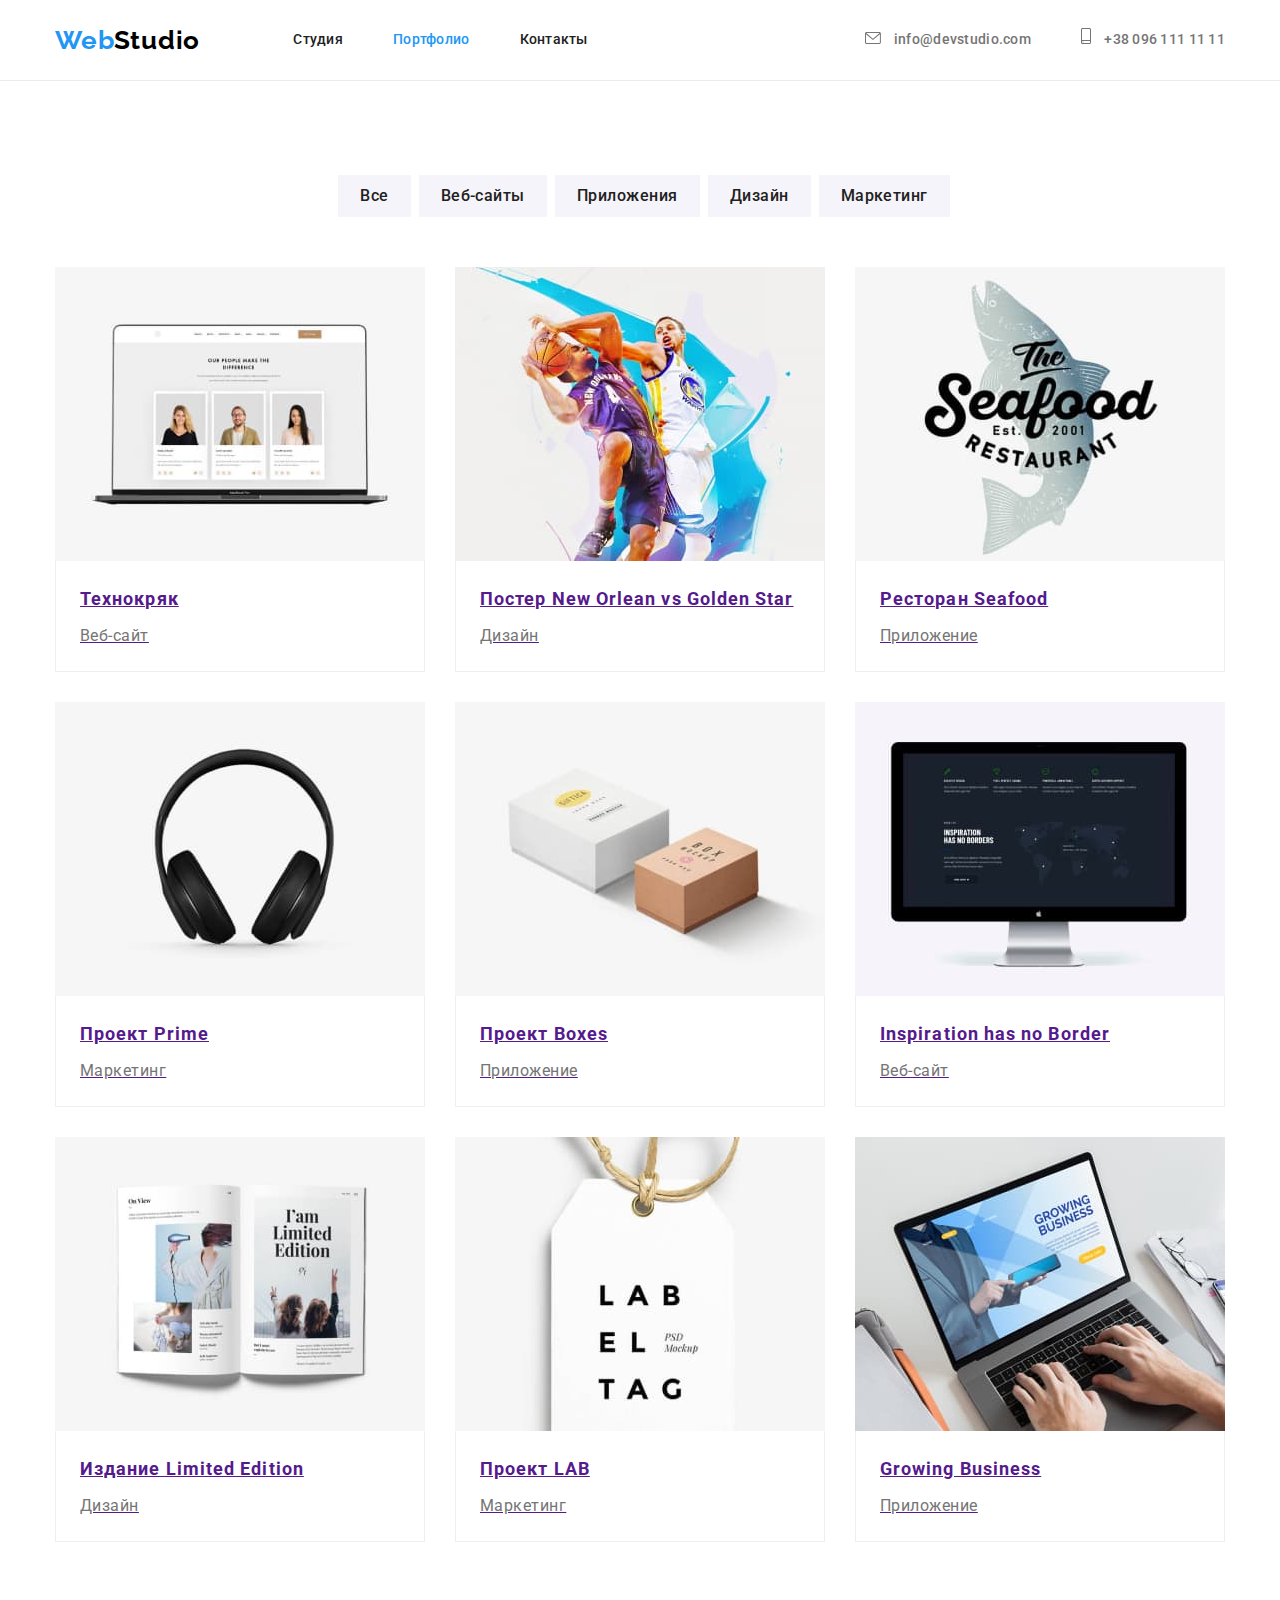
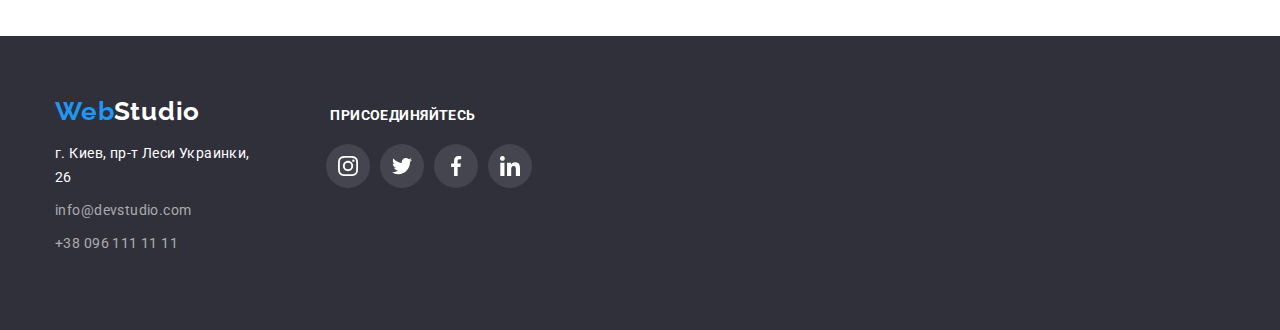
==== commit 8f6b8113: "finally" ====
--- a/portfolio.html
+++ b/portfolio.html
@@ -77,74 +77,82 @@
 						<li class="portfolio-bg card-set-item">
 							<a class="portfolio-link" href="">
 								<img src="./images/portfolio-2.jpg" alt="Постер New Orlean vs Golden Star" width="370" height="294" />
-							</a>
-							<div class="border">
-								<h2 class="projects">Постер New Orlean vs Golden Star</h2>
-								<p class="project-type">Дизайн</p>
-							</div>
+
+								<div class="border">
+									<h2 class="projects">Постер New Orlean vs Golden Star</h2>
+									<p class="project-type">Дизайн</p>
+								</div>
+							</a>
 						</li>
 						<li class="portfolio-bg card-set-item">
 							<a class="portfolio-link" href="">
 								<img src="./images/portfolio-3.jpg" alt="Ресторан Seafood" width="370" height="294" />
-							</a>
-							<div class="border">
-								<h2 class="projects">Ресторан Seafood</h2>
-								<p class="project-type">Приложение</p>
-							</div>
+
+								<div class="border">
+									<h2 class="projects">Ресторан Seafood</h2>
+									<p class="project-type">Приложение</p>
+								</div>
+							</a>
 						</li>
 						<li class="portfolio-bg card-set-item">
 							<a class="portfolio-link" href="">
 								<img src="./images/portfolio-4.jpg" alt="Проект Prime" width="370" height="294" />
-							</a>
-							<div class="border">
-								<h2 class="projects">Проект Prime</h2>
-								<p class="project-type">Маркетинг</p>
-							</div>
+
+								<div class="border">
+									<h2 class="projects">Проект Prime</h2>
+									<p class="project-type">Маркетинг</p>
+								</div>
+							</a>
 						</li>
 						<li class="portfolio-bg card-set-item">
 							<a class="portfolio-link" href="">
 								<img src="./images/portfolio-5.jpg" alt="Проект Boxes" width="370" height="294" />
-							</a>
-							<div class="border">
-								<h2 class="projects">Проект Boxes</h2>
-								<p class="project-type">Приложение</p>
-							</div>
+
+								<div class="border">
+									<h2 class="projects">Проект Boxes</h2>
+									<p class="project-type">Приложение</p>
+								</div>
+							</a>
 						</li>
 						<li class="portfolio-bg card-set-item">
 							<a class="portfolio-link" href="">
 								<img src="./images/portfolio-6.jpg" alt="Inspiration has no Borders" width="370" height="294" />
-							</a>
-							<div class="border">
-								<h2 class="projects">Inspiration has no Border</h2>
-								<p class="project-type">Веб-сайт</p>
-							</div>
+
+								<div class="border">
+									<h2 class="projects">Inspiration has no Border</h2>
+									<p class="project-type">Веб-сайт</p>
+								</div>
+							</a>
 						</li>
 						<li class="portfolio-bg card-set-item">
 							<a class="portfolio-link" href="">
 								<img src="./images/portfolio-7.jpg" alt="Издание Limited Edition" width="370" height="294" />
-							</a>
-							<div class="border">
-								<h2 class="projects">Издание Limited Edition</h2>
-								<p class="project-type">Дизайн</p>
-							</div>
+
+								<div class="border">
+									<h2 class="projects">Издание Limited Edition</h2>
+									<p class="project-type">Дизайн</p>
+								</div>
+							</a>
 						</li>
 						<li class="portfolio-bg card-set-item">
 							<a class="portfolio-link" href="">
 								<img src="./images/portfolio-8.jpg" alt="Проект LAB" width="370" height="294" />
-							</a>
-							<div class="border">
-								<h2 class="projects">Проект LAB</h2>
-								<p class="project-type">Маркетинг</p>
-							</div>
+
+								<div class="border">
+									<h2 class="projects">Проект LAB</h2>
+									<p class="project-type">Маркетинг</p>
+								</div>
+							</a>
 						</li>
 						<li class="portfolio-bg card-set-item">
 							<a class="portfolio-link" href="">
 								<img src="./images/portfolio-9.jpg" alt="Growing Business" width="370" height="294" />
-							</a>
-							<div class="border">
-								<h2 class="projects">Growing Business</h2>
-								<p class="project-type">Приложение</p>
-							</div>
+
+								<div class="border">
+									<h2 class="projects">Growing Business</h2>
+									<p class="project-type">Приложение</p>
+								</div>
+							</a>
 						</li>
 					</ul>
 				</div>
--- a/css/styles.css
+++ b/css/styles.css
@@ -185,17 +185,11 @@
     
 }
 
-.portfolio-link:hover,
-.portfolio-link: :focus {
-    box-shadow: 0px 3px 1px rgba(0, 0, 0, 0.1), 0px 1px 2px rgba(0, 0, 0, 0.08), 0px 2px 2px rgba(0, 0, 0, 0.12);
-        border-radius: 4px;
-}
+
 
 .btn-order
 {
-    /*display: block;
-    position: centr;*/
-    margin: 0 auto;
+       margin: 0 auto;
     padding: 10px 32px;
 
     background-color: var(--blue-bg-color);
@@ -711,6 +705,16 @@
     
 }
 
+.portfolio-bg:hover,
+.portfolio-bg:focus {
+   border-left: 1px solid #EEEEEE;
+        border-right: 1px solid #EEEEEE;
+        border-bottom: 1px solid #EEEEEE;
+        border-top: 1px solid #eeeeee;
+    box-shadow: 0px 1px 1px rgba(0, 0, 0, 0.12), 0px 4px 4px rgba(0, 0, 0, 0.06), 1px 4px 6px rgba(0, 0, 0, 0.16);
+
+}
+
 .border 
 {
 border-left: 1px solid #EEEEEE;
@@ -718,7 +722,10 @@
 border-bottom: 1px solid #EEEEEE;
 padding: 20px 24px;
 
-}
+
+
+}
+
 
 .port-list
 {
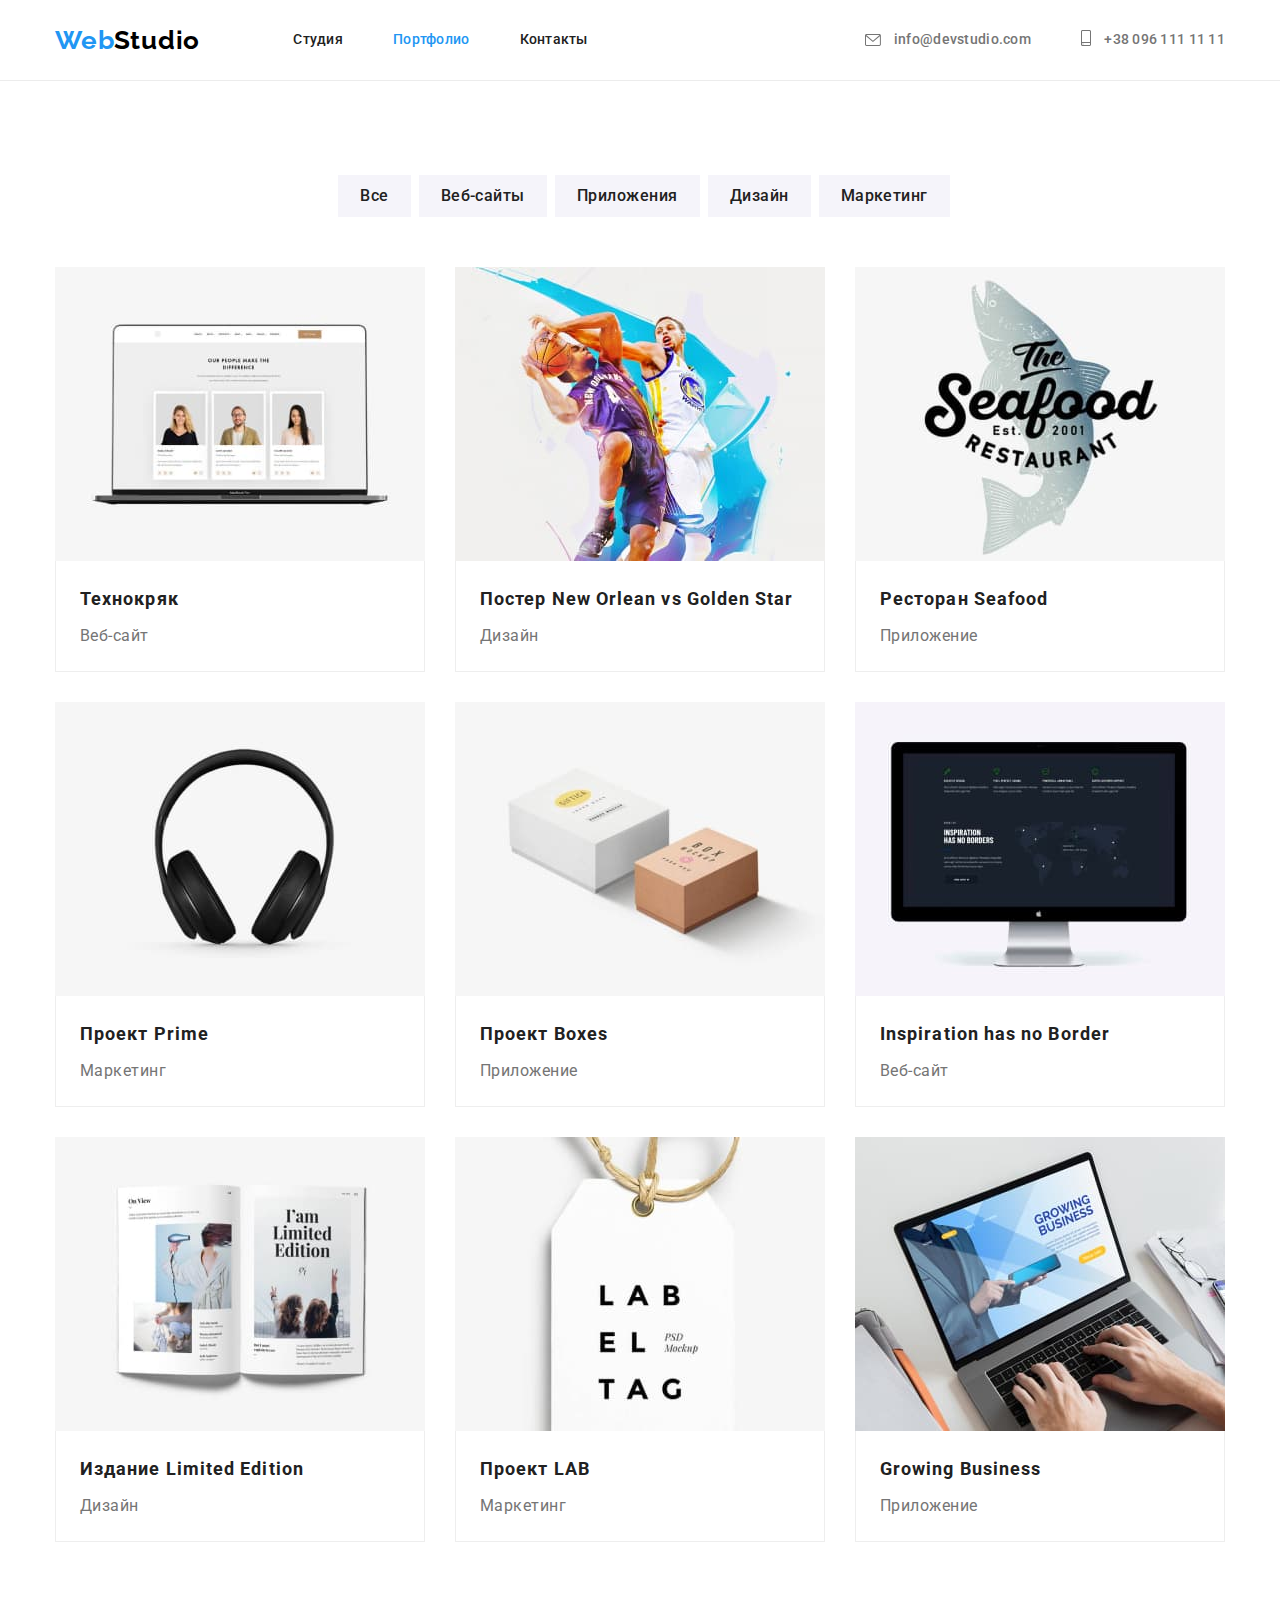
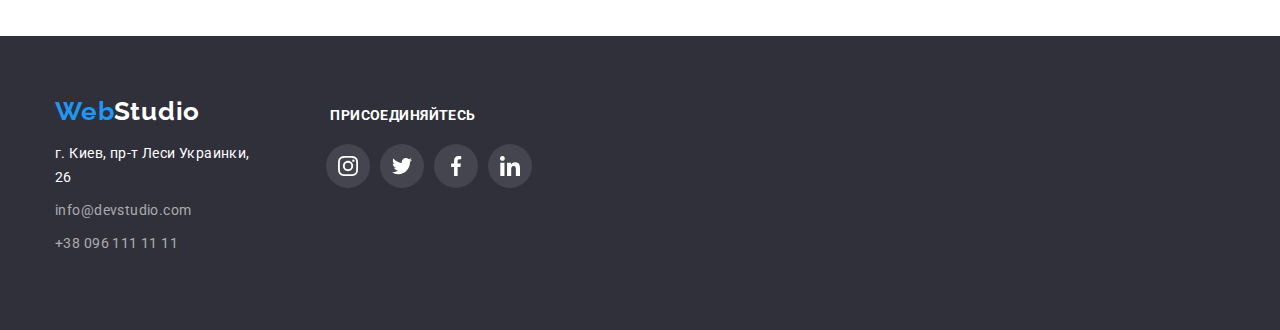
==== commit 9e458c0e: "робота над помилками" ====
--- a/portfolio.html
+++ b/portfolio.html
@@ -63,7 +63,7 @@
 					</ul>
 
 					<h1 hidden>Портфолио</h1>
-					<ul class="no-points portfolio card-set">
+					<ul class="no-points card-set">
 						<li class="portfolio-bg card-set-item">
 							<a class="portfolio-link" href="">
 								<img src="./images/portfolio-1.jpg" alt="Технокряк" width="370" height="294" />
--- a/css/styles.css
+++ b/css/styles.css
@@ -63,7 +63,7 @@
 
 /*сітка на флексах старт*/
 .card-set {
-    display: flex;
+    /*display: flex;*/
     flex-wrap: wrap;
     margin: calc(-1 * var(--margins) / 2);
     padding-left: 0;
@@ -193,7 +193,6 @@
     padding: 10px 32px;
 
     background-color: var(--blue-bg-color);
-    box-shadow: 0px 4px 4px rgba(0, 0, 0, 0.15);
     border-radius: 4px;
     
     font-weight: 700;
@@ -291,11 +290,16 @@
 .mail {
     fill:var(--grayeness-fill-color);
     margin-right: 10px;
+    margin-bottom: -2px;
 }
 
 .tel {
+   
 fill: var(--grayeness-fill-color);
     margin-right: 10px;
+    margin-bottom: -2px;
+
+    
 }
 
 .address-style:hover,
@@ -453,14 +457,24 @@
      
 }
 
+.benefits-list {
+width: 270px;
+}
+
+.benefits-list:not(:last-child) {
+  
+    margin-right: 30px;
+}
+
+
 .pictogramms {
     display: flex;
     align-items: center;
     justify-content: center;
-    width: 270px;
     height: 120px;
     background-color: var(--whitness-bg-color);
     margin-bottom: 30px;
+    border-radius: 4px;
 }
 
 .benefits
@@ -487,7 +501,7 @@
     letter-spacing: 0.03em;
     text-transform: none;
     color: var(--gray-txt-color);
-    margin-right: 30px;
+    
    
 }
 
@@ -696,21 +710,23 @@
    padding-top: 94px;
    padding-bottom: 94px;
      
-        
-}
+}
+
+
+.portfolio-link {
+    text-decoration: none;
+}
+
+
 .portfolio-bg
 {  
-   
     background-color: var(--white-bg-color);
-    
+   
 }
 
 .portfolio-bg:hover,
 .portfolio-bg:focus {
-   border-left: 1px solid #EEEEEE;
-        border-right: 1px solid #EEEEEE;
-        border-bottom: 1px solid #EEEEEE;
-        border-top: 1px solid #eeeeee;
+   
     box-shadow: 0px 1px 1px rgba(0, 0, 0, 0.12), 0px 4px 4px rgba(0, 0, 0, 0.06), 1px 4px 6px rgba(0, 0, 0, 0.16);
 
 }
@@ -756,6 +772,8 @@
     line-height: 2.00;
     letter-spacing: 0.06em;
     margin-bottom: 4px;
+    color: var(--dark-txt-color);
+    
 }
 
 .project-type
